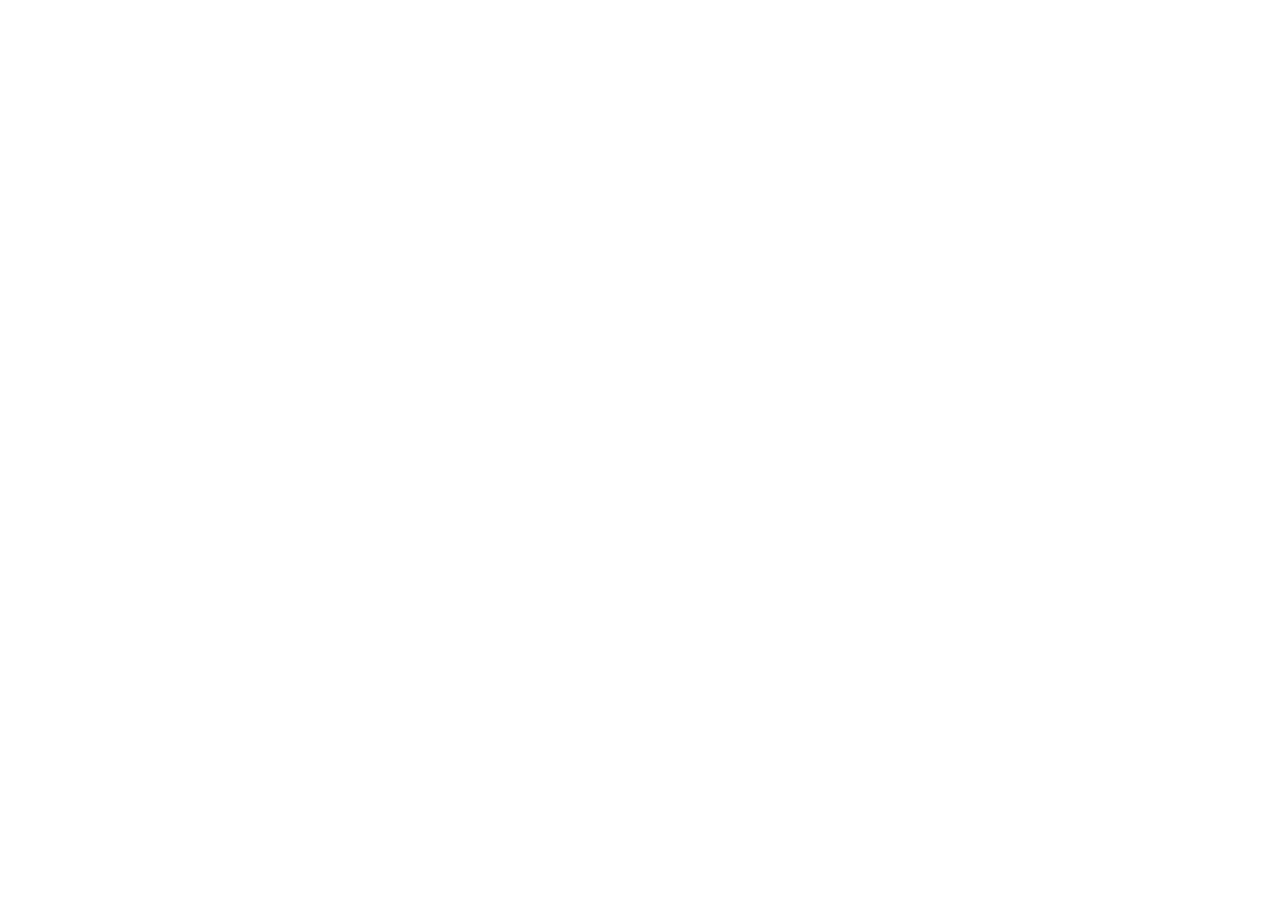
==== index.html @ a6be6309 "first commit" ====
<!DOCTYPE html>
<html lang="en">
<head>
    <meta charset="UTF-8">
    <meta name="viewport" content="width=device-width, initial-scale=1.0">
    <title>App</title>
</head>
<body>
    <div id="app"></div>

    <script src="model.js"></script>
</body>
</html>
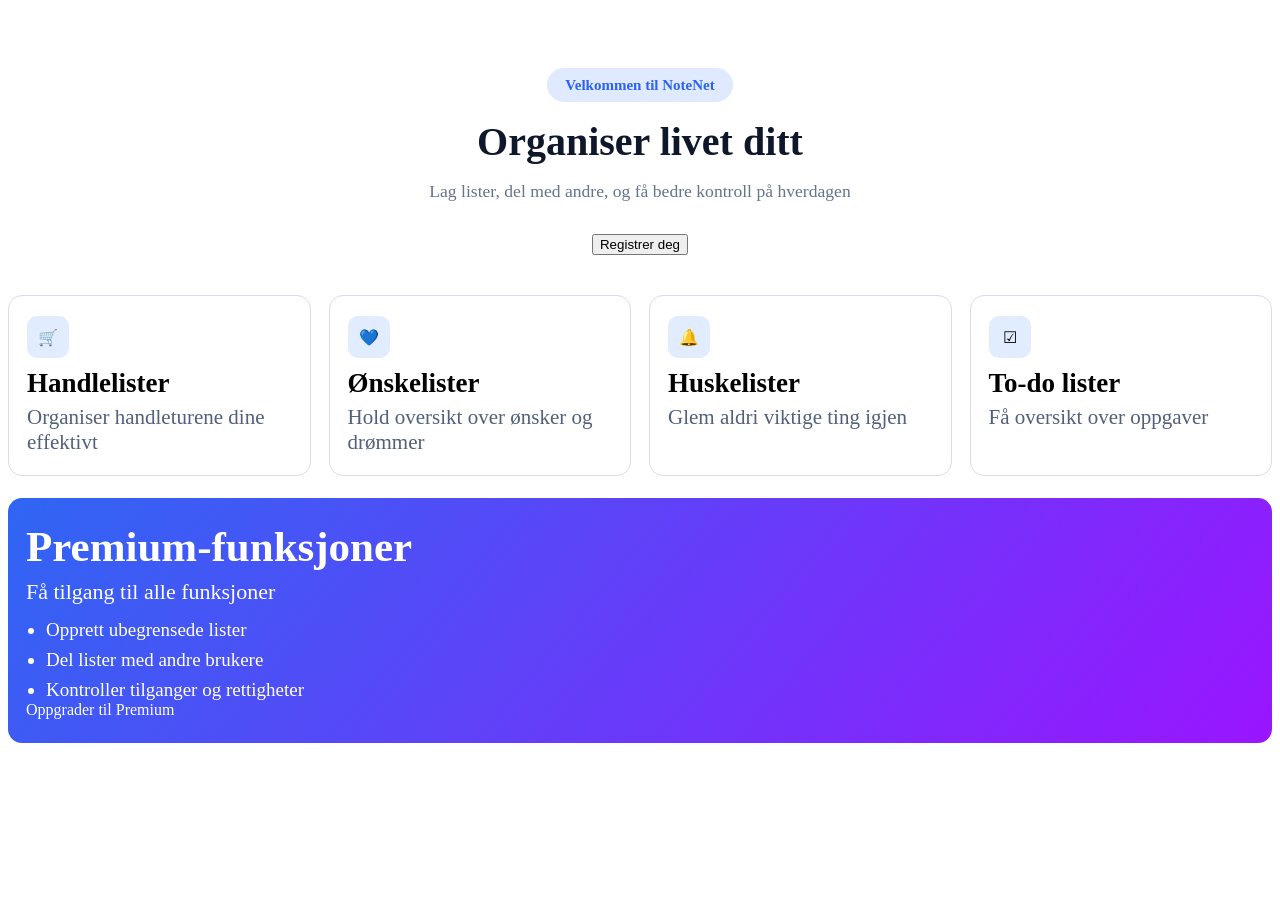
==== commit 24f6ccab: "Homeview" ====
--- a/index.html
+++ b/index.html
@@ -4,10 +4,13 @@
     <meta charset="UTF-8">
     <meta name="viewport" content="width=device-width, initial-scale=1.0">
     <title>App</title>
+    <link rel="stylesheet" href="/style.css">
 </head>
 <body>
     <div id="app"></div>
 
-    <script src="model.js"></script>
+    <script src="JS/models/model.js"></script>
+    <script src="JS/views/homeView.js"></script>
+    <script src="JS/controllers/controller.js"></script>
 </body>
 </html>
--- a/style.css
+++ b/style.css
@@ -0,0 +1,145 @@
+.home-hero {
+	display: flex;
+	flex-direction: column;
+	align-items: center;
+	justify-content: center;
+	text-align: center;
+	padding: 60px 20px 40px;
+	gap: 16px;
+}
+
+.home-hero h1 {
+	margin: 0;
+	font-size: 2.5rem;
+	color: #0f172a;
+}
+
+.home-hero p {
+	margin: 0;
+	font-size: 1.1rem;
+	color: #64748b;
+	max-width: 600px;
+}
+
+.home-hero__actions {
+	display: flex;
+	gap: 12px;
+	margin-top: 16px;
+	justify-content: center;
+	flex-wrap: wrap;
+}
+
+.home-cta {
+	padding: 0.6rem 1.4rem;
+	border: none;
+	border-radius: 0.7rem;
+	font-size: 0.95rem;
+	font-weight: 600;
+	cursor: pointer;
+	transition: transform 120ms ease, box-shadow 120ms ease, background-color 120ms ease;
+}
+
+.home-cta:hover {
+	transform: translateY(-2px);
+	box-shadow: 0 8px 20px rgba(0, 0, 0, 0.15);
+}
+
+.home-cta--primary {
+	background-color: #0a66c2;
+	color: #ffffff;
+}
+
+.home-cta--primary:hover {
+	background-color: #0856a4;
+}
+
+.home-cta--secondary {
+	background-color: #f1f5f9;
+	color: #1f2937;
+	border: 1px solid #e2e8f0;
+}
+
+.home-cta--secondary:hover {
+	background-color: #e2e8f0;
+	border-color: #cbd5e1;
+}
+
+.home-hero__eyebrow {
+  display: inline-flex;
+  align-items: center;
+  min-height: 34px;
+  padding: 0 18px;
+  border-radius: 999px;
+  background: #dfe9ff;
+  color: #2b62f4;
+  font-size: 15px;
+  font-weight: 700;
+}
+
+.home-feature-grid {
+  display: grid;
+  grid-template-columns: repeat(auto-fit, minmax(220px, 1fr));
+  gap: 18px;
+  margin-bottom: 22px;
+}
+
+
+.home-feature-card {
+  background: #fff;
+  border: 1px solid #d9dde7;
+  border-radius: 14px;
+  padding: 20px 18px;
+}
+
+.admin-feature-card {
+  background: #fff;
+  border: 1px solid #d9dde7;
+  border-radius: 14px;
+  padding: 20px 18px;
+}
+
+.home-feature-card__icon {
+  width: 42px;
+  height: 42px;
+  border-radius: 10px;
+  display: grid;
+  place-items: center;
+  background: #e2ecff;
+  margin-bottom: 10px;
+}
+
+.home-feature-card h3 {
+  margin: 0 0 6px;
+  font-size: 27px;
+}
+
+.home-feature-card p {
+  margin: 0;
+  color: #52607a;
+  font-size: 21px;
+}
+
+.home-premium-card {
+  background: linear-gradient(130deg, #2f66f3, #9a15ff);
+  border-radius: 14px;
+  color: #fff;
+  padding: 24px 18px;
+}
+
+.home-premium-card h2 {
+  margin: 0 0 8px;
+  font-size: 43px;
+}
+
+.home-premium-card p {
+  margin: 0 0 14px;
+  font-size: 22px;
+}
+
+.home-premium-card ul {
+  margin: 0;
+  padding-left: 20px;
+  display: grid;
+  gap: 8px;
+  font-size: 19px;
+}
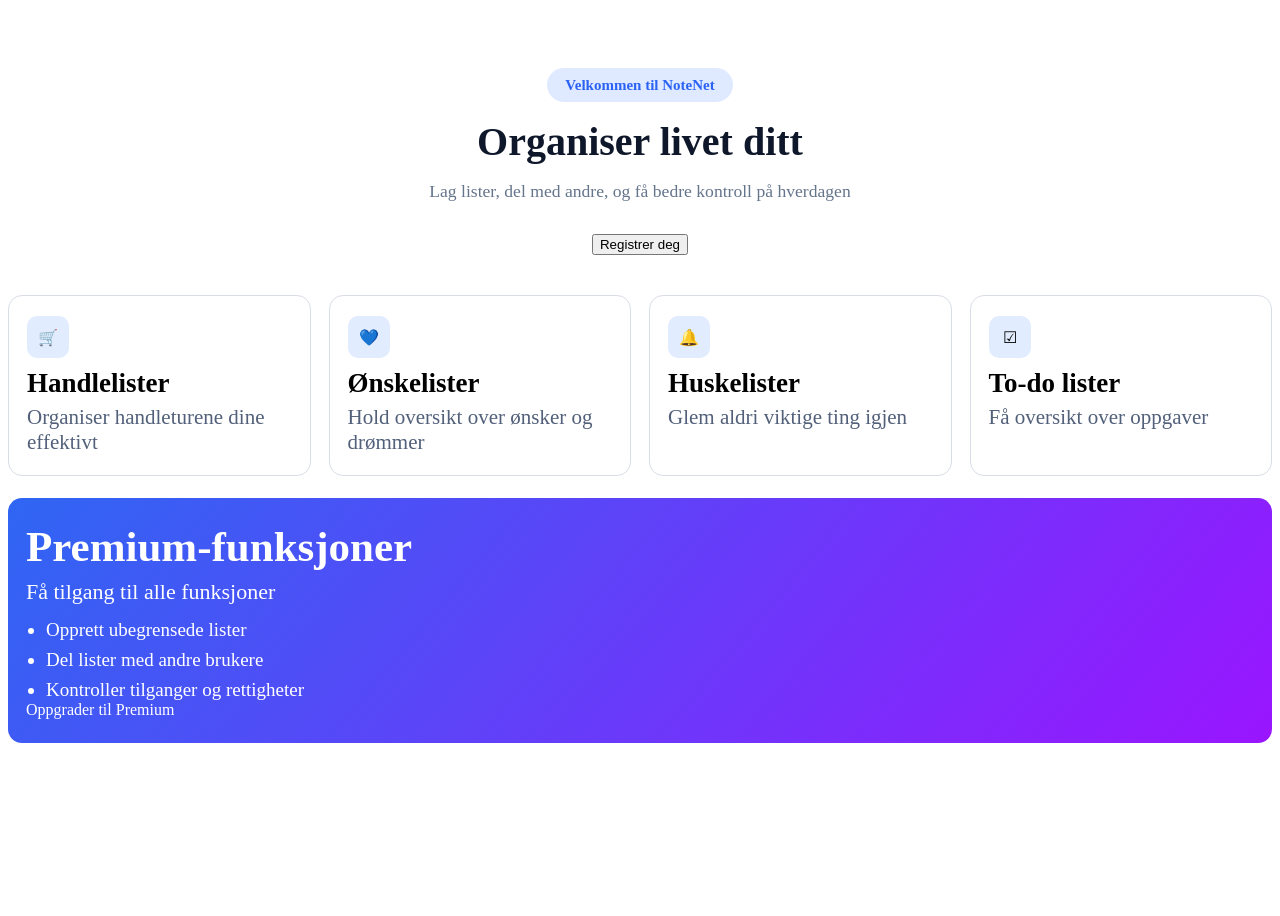
==== commit 76e8e12e: "more name editing" ====
--- a/index.html
+++ b/index.html
@@ -5,12 +5,20 @@
     <meta name="viewport" content="width=device-width, initial-scale=1.0">
     <title>App</title>
     <link rel="stylesheet" href="/style.css">
+    <link rel="stylesheet" href="/listsStyle.css">
 </head>
 <body>
     <div id="app"></div>
+    <div id="subMenu"></div>
 
     <script src="JS/models/model.js"></script>
+    <script src="JS/views/view.js"></script>
     <script src="JS/views/homeView.js"></script>
+    <script src="JS/views/login.view.js"></script>
+    <script src="JS/views/profile.view.js"></script>
+    <script src="JS/views/listView.js"></script>
     <script src="JS/controllers/controller.js"></script>
+    <script src="JS/controllers/login.controller.js"></script>
+    <script src="JS/controllers/lists.controller.js"></script>
 </body>
 </html>
--- a/listsStyle.css
+++ b/listsStyle.css
@@ -0,0 +1,181 @@
+:root {
+  --menu-gap: 0.7rem;
+}
+
+body {
+  min-height: 100vh;
+}
+
+.topbar {
+  display: flex;
+  justify-content: space-between;
+  align-items: center;
+  gap: 1rem;
+}
+
+.user-mail {
+  margin: 0;
+  opacity: 0.8;
+}
+
+.menu-line {
+  margin: 0.75rem 0;
+  display: flex;
+  flex-wrap: wrap;
+  gap: var(--menu-gap);
+  align-items: center;
+}
+
+.menu-link {
+  cursor: pointer;
+  text-decoration: none;
+  border-bottom: 2px solid transparent;
+  padding-bottom: 0.1rem;
+}
+
+.menu-link:hover {
+  opacity: 0.85;
+}
+
+.menu-link.active {
+  font-weight: bold;
+  border-bottom-color: currentColor;
+}
+
+.menu-separator {
+  opacity: 0.45;
+}
+
+.list-grid {
+  display: grid;
+  grid-template-columns: 1fr;
+  gap: 1rem;
+}
+
+.card-box {
+  padding: 1rem;
+  border: 1px solid rgba(255,255,255,0.12);
+  border-radius: 12px;
+  background: rgba(255,255,255,0.02);
+}
+
+.inline-actions {
+  display: flex;
+  gap: 0.5rem;
+  flex-wrap: wrap;
+  align-items: center;
+}
+
+.items-list {
+  list-style: none;
+  margin: 0;
+  padding: 0;
+}
+
+.items-list li {
+  position: relative;
+  display: flex;
+  align-items: center;
+  justify-content: space-between;
+  padding: 12px 16px;
+  padding-left: 40px;
+  cursor: pointer;
+  user-select: none;
+  transition: background 0.15s;
+}
+
+.items-list li:nth-child(odd) {
+  background: rgba(255,255,255,0.04);
+}
+
+.items-list li:nth-child(even) {
+  background: rgba(255,255,255,0.01);
+}
+
+.items-list li.checked {
+  background: #888 !important;
+  color: #fff;
+  text-decoration: line-through;
+}
+
+.items-list li.checked::before {
+  content: '';
+  position: absolute;
+  border-color: #fff;
+  border-style: solid;
+  border-width: 0 2px 2px 0;
+  top: 50%;
+  left: 16px;
+  transform: translateY(-60%) rotate(45deg);
+  height: 15px;
+  width: 7px;
+}
+
+.close-btn {
+  position: relative;
+  cursor: pointer;
+  padding: 3px 8px;
+  font-size: 1.2rem;
+  border: none;
+  background: transparent;
+  color: inherit;
+  opacity: 0.6;
+  transition: 0.2s;
+  border-radius: 4px;
+  flex-shrink: 0;
+}
+
+.close-btn:hover {
+  background-color: #293038;
+  color: white;
+  opacity: 1;
+}
+
+.badge-premium-admin {
+  background-color: rgb(235, 168, 25);
+  color: white;
+  padding: 4px 8px;
+  text-align: center;
+  border-radius: 5px;
+  font-size: 0.75rem;
+  flex-shrink: 0;
+  margin-left: auto;
+}
+
+.badge-free {
+  background-color: rgb(15, 96, 143);
+  color: white;
+  padding: 4px 8px;
+  text-align: center;
+  border-radius: 5px;
+  font-size: 0.75rem;
+  flex-shrink: 0;
+  margin-left: auto;
+}
+
+.item-right {
+  display: flex;
+  align-items: center;
+  gap: 0.5rem;
+  margin-left: auto;
+  flex-shrink: 0;
+}
+
+.item-text {
+  flex: 1;
+  pointer-events: none;
+}
+
+.muted {
+  opacity: 0.75;
+}
+
+.small-btn {
+  width: auto;
+  margin: 0;
+  padding: 0.35rem 0.7rem;
+}
+
+.list-page-box {
+  padding: 0;
+}
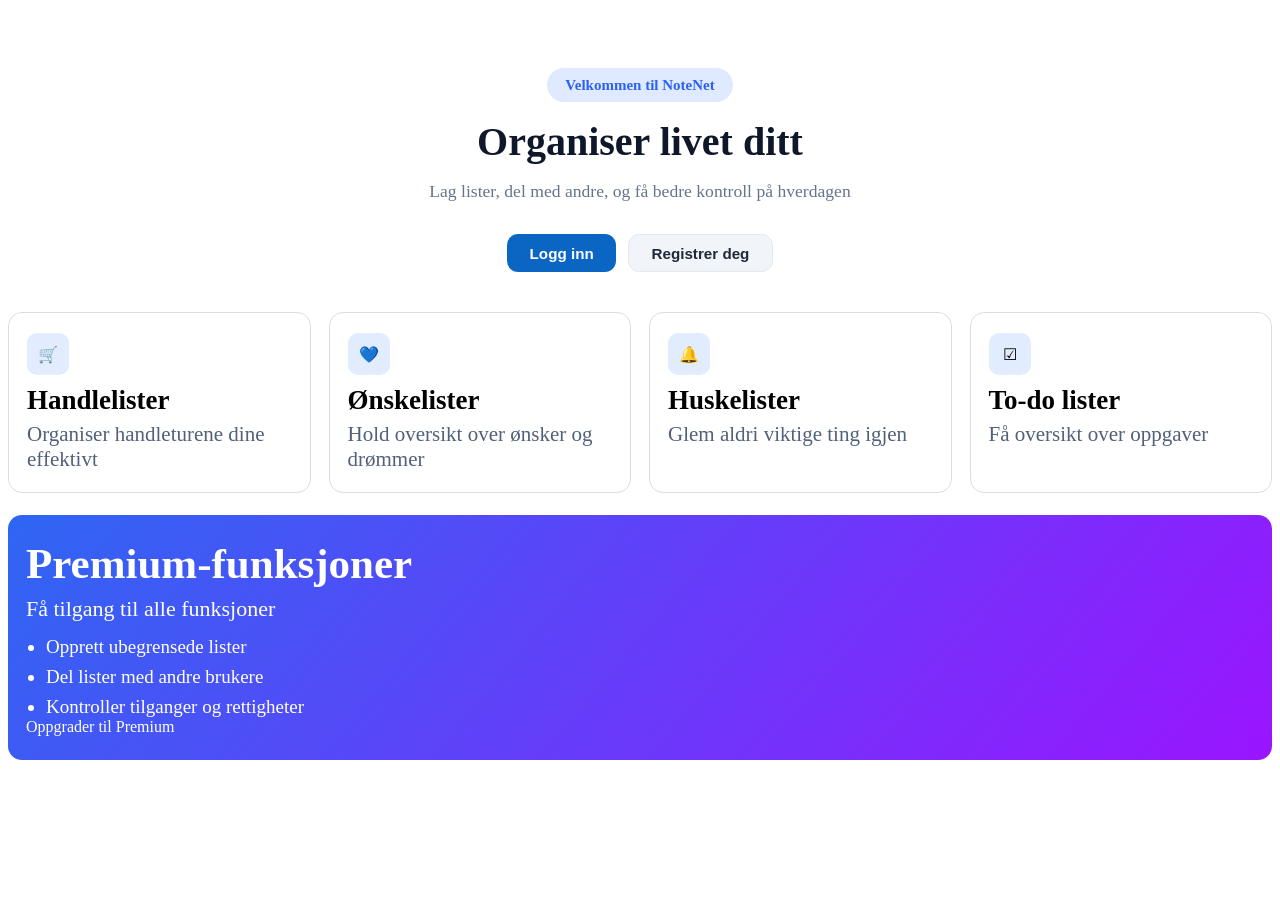
==== commit fb7261a2: "A lot of changes Co-authored-by: Copilot <copilot@github.com>" ====
--- a/index.html
+++ b/index.html
@@ -1,24 +1,32 @@
 <!DOCTYPE html>
+
 <html lang="en">
+
 <head>
     <meta charset="UTF-8">
     <meta name="viewport" content="width=device-width, initial-scale=1.0">
-    <title>App</title>
-    <link rel="stylesheet" href="/style.css">
-    <link rel="stylesheet" href="/listsStyle.css">
+    <title>NoteNet</title>
+    <link rel="stylesheet" href="style.css">
 </head>
+
 <body>
     <div id="app"></div>
     <div id="subMenu"></div>
 
     <script src="JS/models/model.js"></script>
+
+    <script src="JS/views/navbarview.js"></script>
     <script src="JS/views/view.js"></script>
     <script src="JS/views/homeView.js"></script>
     <script src="JS/views/login.view.js"></script>
     <script src="JS/views/profile.view.js"></script>
     <script src="JS/views/listView.js"></script>
+    <script src="JS/views/adminView.js"></script>
+
     <script src="JS/controllers/controller.js"></script>
     <script src="JS/controllers/login.controller.js"></script>
     <script src="JS/controllers/lists.controller.js"></script>
+    <script src="JS/controllers/admin.controller.js"></script>
+
 </body>
 </html>
--- a/style.css
+++ b/style.css
@@ -142,4 +142,418 @@
   display: grid;
   gap: 8px;
   font-size: 19px;
-}+}
+
+/* from here, emanuele's stuff */
+
+:root {
+  --menu-gap: 0.7rem;
+}
+
+body {
+  min-height: 100vh;
+}
+
+.topbar {
+  display: flex;
+  justify-content: space-between;
+  align-items: center;
+  gap: 1rem;
+}
+
+.user-mail {
+  margin: 0;
+  opacity: 0.8;
+}
+
+.menu-line {
+  margin: 0.75rem 0;
+  display: flex;
+  flex-wrap: wrap;
+  gap: var(--menu-gap);
+  align-items: center;
+}
+
+.menu-link {
+  cursor: pointer;
+  text-decoration: none;
+  border-bottom: 2px solid transparent;
+  padding-bottom: 0.1rem;
+}
+
+.menu-link:hover {
+  opacity: 0.85;
+}
+
+.menu-link.active {
+  font-weight: bold;
+  border-bottom-color: currentColor;
+}
+
+.menu-separator {
+  opacity: 0.45;
+}
+
+.list-grid {
+  display: grid;
+  grid-template-columns: 1fr;
+  gap: 1rem;
+}
+
+.card-box {
+  padding: 1rem;
+  border: 1px solid rgba(255,255,255,0.12);
+  border-radius: 12px;
+  background: rgba(255,255,255,0.02);
+}
+
+.inline-actions {
+  display: flex;
+  gap: 0.5rem;
+  flex-wrap: wrap;
+  align-items: center;
+}
+
+.items-list {
+  list-style: none;
+  margin: 0;
+  padding: 0;
+}
+
+.items-list li {
+  position: relative;
+  display: flex;
+  align-items: center;
+  justify-content: space-between;
+  padding: 12px 16px;
+  padding-left: 40px;
+  cursor: pointer;
+  user-select: none;
+  transition: background 0.15s;
+}
+
+.items-list li:nth-child(odd) {
+  background: rgba(255,255,255,0.04);
+}
+
+.items-list li:nth-child(even) {
+  background: rgba(255,255,255,0.01);
+}
+
+.items-list li.checked {
+  background: #888 !important;
+  color: #fff;
+  text-decoration: line-through;
+}
+
+.items-list li.checked::before {
+  content: '';
+  position: absolute;
+  border-color: #fff;
+  border-style: solid;
+  border-width: 0 2px 2px 0;
+  top: 50%;
+  left: 16px;
+  transform: translateY(-60%) rotate(45deg);
+  height: 15px;
+  width: 7px;
+}
+
+.close-btn {
+  position: relative;
+  cursor: pointer;
+  padding: 3px 8px;
+  font-size: 1.2rem;
+  border: none;
+  background: transparent;
+  color: inherit;
+  opacity: 0.6;
+  transition: 0.2s;
+  border-radius: 4px;
+  flex-shrink: 0;
+}
+
+.close-btn:hover {
+  background-color: #293038;
+  color: white;
+  opacity: 1;
+}
+
+.badge-premium-admin {
+  background-color: rgb(235, 168, 25);
+  color: white;
+  padding: 4px 8px;
+  text-align: center;
+  border-radius: 5px;
+  font-size: 0.75rem;
+  flex-shrink: 0;
+  margin-left: auto;
+}
+
+.badge-free {
+  background-color: rgb(15, 96, 143);
+  color: white;
+  padding: 4px 8px;
+  text-align: center;
+  border-radius: 5px;
+  font-size: 0.75rem;
+  flex-shrink: 0;
+  margin-left: auto;
+}
+
+.item-right {
+  display: flex;
+  align-items: center;
+  gap: 0.5rem;
+  margin-left: auto;
+  flex-shrink: 0;
+}
+
+.item-text {
+  flex: 1;
+  pointer-events: none;
+}
+
+.muted {
+  opacity: 0.75;
+}
+
+.small-btn {
+  width: auto;
+  margin: 0;
+  padding: 0.35rem 0.7rem;
+}
+
+.list-page-box {
+  padding: 0;
+}
+
+/* admin page */
+.admin-page {
+  max-width: 1100px;
+  margin: 1.25rem auto;
+  padding: 1rem;
+  border-radius: 14px;
+  background: #f8fbff;
+  border: 1px solid #d8e4f3;
+}
+
+.admin-page header {
+  display: flex;
+  justify-content: space-between;
+  align-items: center;
+  gap: 1rem;
+  margin-bottom: 1rem;
+}
+
+.admin-page .small {
+  color: #5a6b84;
+  font-size: 0.9rem;
+}
+
+.admin-page .right {
+  display: flex;
+  align-items: center;
+  gap: 0.7rem;
+  color: #1e293b;
+  font-weight: 600;
+}
+
+.admin-page #logoutBtn,
+.admin-page #addUser,
+.admin-page #cancel,
+.admin-page #save {
+  border: 1px solid #c7d7ea;
+  background: #ffffff;
+  color: #1f2d3d;
+  border-radius: 10px;
+  padding: 0.5rem 0.9rem;
+  cursor: pointer;
+  font-weight: 600;
+}
+
+.admin-page #logoutBtn:hover,
+.admin-page #addUser:hover,
+.admin-page #cancel:hover,
+.admin-page #save:hover {
+  background: #edf4fd;
+}
+
+.admin-page .stats {
+  display: grid;
+  grid-template-columns: repeat(4, minmax(0, 1fr));
+  gap: 0.75rem;
+  margin-bottom: 1rem;
+}
+
+.admin-page .stat {
+  background: #ffffff;
+  border: 1px solid #d7e3f1;
+  border-radius: 12px;
+  padding: 0.75rem;
+}
+
+.admin-page .stat small {
+  color: #64748b;
+  display: block;
+  margin-bottom: 0.25rem;
+}
+
+.admin-page .stat div {
+  font-size: 1.4rem;
+  font-weight: 700;
+  color: #1e3a8a;
+}
+
+.admin-page .controls {
+  display: grid;
+  grid-template-columns: 2fr 1fr 1fr auto;
+  gap: 0.6rem;
+  margin-bottom: 1rem;
+}
+
+.admin-page .controls input,
+.admin-page .controls select {
+  border: 1px solid #c7d7ea;
+  border-radius: 10px;
+  padding: 0.55rem 0.65rem;
+  background: #ffffff;
+  color: #1f2d3d;
+}
+
+.admin-page #usersTable {
+  width: 100%;
+  border-collapse: collapse;
+  background: #ffffff;
+  border: 1px solid #d7e3f1;
+  border-radius: 12px;
+  overflow: hidden;
+}
+
+.admin-page #usersTable thead {
+  background: #eaf2fc;
+}
+
+.admin-page #usersTable th,
+.admin-page #usersTable td {
+  text-align: left;
+  padding: 0.65rem 0.75rem;
+  border-bottom: 1px solid #e7eef8;
+  color: #243447;
+  font-size: 0.95rem;
+}
+
+.admin-page #usersTable tbody tr:hover {
+  background: #f6faff;
+}
+
+.admin-page .status-pill {
+  display: inline-block;
+  padding: 0.2rem 0.55rem;
+  border-radius: 999px;
+  font-size: 0.82rem;
+  font-weight: 700;
+  border: 1px solid transparent;
+}
+
+.admin-page .status-pill--active {
+  background: #dcfce7;
+  color: #166534;
+  border-color: #86efac;
+}
+
+.admin-page .status-pill--inactive {
+  background: #fee2e2;
+  color: #b91c1c;
+  border-color: #fca5a5;
+}
+
+.admin-page .admin-action-btn {
+  border: 1px solid #c7d7ea;
+  background: #ffffff;
+  border-radius: 8px;
+  padding: 0.32rem 0.62rem;
+  font-size: 0.82rem;
+  font-weight: 700;
+  cursor: pointer;
+}
+
+.admin-page .admin-action-btn--activate {
+  color: #166534;
+  border-color: #86efac;
+  background: #f0fdf4;
+}
+
+.admin-page .admin-action-btn--deactivate {
+  color: #b91c1c;
+  border-color: #fca5a5;
+  background: #fff1f2;
+}
+
+.admin-page .admin-action-btn:hover {
+  filter: brightness(0.97);
+}
+
+.admin-page .admin-actions-group {
+  display: inline-flex;
+  align-items: center;
+  gap: 0.4rem;
+}
+
+.admin-page .admin-action-btn--promote {
+  color: #1d4ed8;
+  border-color: #93c5fd;
+  background: #eff6ff;
+}
+
+.admin-page .admin-action-btn--demote {
+  color: #7c2d12;
+  border-color: #fdba74;
+  background: #fff7ed;
+}
+
+.admin-page .admin-action-locked {
+  font-size: 0.82rem;
+  color: #64748b;
+  font-weight: 700;
+}
+
+.modal {
+  display: none;
+  position: fixed;
+  inset: 0;
+  background: rgba(15, 23, 42, 0.35);
+  z-index: 1000;
+}
+
+.modal .panel {
+  width: min(92vw, 420px);
+  margin: 12vh auto;
+  background: #ffffff;
+  border-radius: 12px;
+  border: 1px solid #d7e3f1;
+  padding: 1rem;
+  box-shadow: 0 20px 45px rgba(15, 23, 42, 0.2);
+}
+
+.modal .row {
+  color: #334155;
+}
+
+@media (max-width: 900px) {
+  .admin-page .stats {
+    grid-template-columns: repeat(2, minmax(0, 1fr));
+  }
+
+  .admin-page .controls {
+    grid-template-columns: 1fr;
+  }
+
+  .admin-page #usersTable {
+    display: block;
+    overflow-x: auto;
+    white-space: nowrap;
+  }
+}
+
+/* end of emanuele's stuff */
